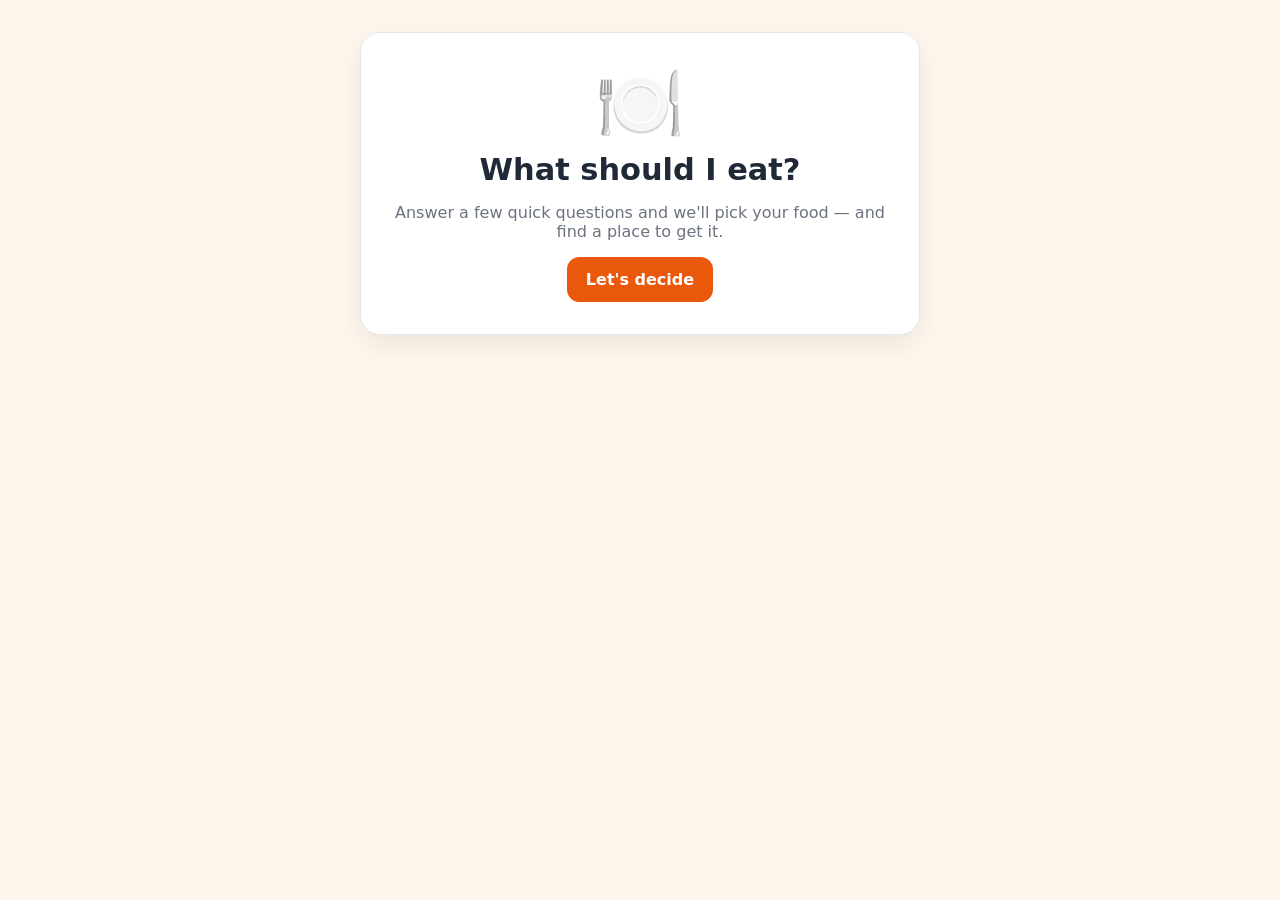
==== food-decider/index.html @ 2155999a "Add food decision maker web app Asks a series of questions (bread, greasy, spice, diet, budget, dist" ====
<!doctype html>
<html lang="en">
<head>
  <meta charset="utf-8" />
  <meta name="viewport" content="width=device-width, initial-scale=1" />
  <title>What Should I Eat?</title>
  <link rel="stylesheet" href="style.css" />
</head>
<body>
  <main class="card" id="app">
    <section id="screen-start" class="screen">
      <div class="hero-emoji">🍽️</div>
      <h1>What should I eat?</h1>
      <p class="muted">Answer a few quick questions and we'll pick your food — and find a place to get it.</p>
      <button class="btn primary" id="start-btn">Let's decide</button>
    </section>

    <section id="screen-question" class="screen hidden">
      <div class="progress"><div class="progress-bar" id="progress-bar"></div></div>
      <p class="muted small" id="question-count"></p>
      <h2 id="question-text"></h2>
      <div class="options" id="options"></div>
      <button class="btn link" id="back-btn">← Back</button>
    </section>

    <section id="screen-result" class="screen hidden">
      <p class="muted small">You should eat…</p>
      <div class="hero-emoji" id="result-emoji"></div>
      <h1 id="result-name"></h1>
      <ul class="reasons" id="result-reasons"></ul>

      <div class="actions">
        <button class="btn primary" id="locate-btn">📍 Find places near me</button>
        <button class="btn" id="next-btn">Not feeling it — next idea</button>
      </div>

      <form id="address-form" class="address-form">
        <input id="address-input" type="text" placeholder="…or enter a city / zip code" autocomplete="postal-code" />
        <button class="btn" type="submit">Search</button>
      </form>

      <div id="places"></div>

      <details class="runners">
        <summary>Other good options</summary>
        <ol id="runner-ups"></ol>
      </details>

      <button class="btn link" id="restart-btn">↺ Start over</button>
    </section>
  </main>

  <script src="foods.js"></script>
  <script src="decider.js"></script>
  <script src="places.js"></script>
  <script src="app.js"></script>
</body>
</html>
---- food-decider/style.css ----
:root {
  --bg: #fff7ed;
  --card: #ffffff;
  --text: #1f2937;
  --muted: #6b7280;
  --accent: #ea580c;
  --accent-soft: #ffedd5;
  --border: #e5e7eb;
}
@media (prefers-color-scheme: dark) {
  :root {
    --bg: #1c1917;
    --card: #292524;
    --text: #f5f5f4;
    --muted: #a8a29e;
    --accent: #fb923c;
    --accent-soft: #431407;
    --border: #44403c;
  }
}

* { box-sizing: border-box; }
body {
  margin: 0;
  min-height: 100vh;
  display: flex;
  align-items: flex-start;
  justify-content: center;
  padding: 32px 16px;
  background: var(--bg);
  color: var(--text);
  font-family: system-ui, -apple-system, "Segoe UI", Roboto, sans-serif;
}
.card {
  width: 100%;
  max-width: 560px;
  background: var(--card);
  border: 1px solid var(--border);
  border-radius: 20px;
  padding: 32px 24px;
  box-shadow: 0 10px 30px rgba(0, 0, 0, 0.08);
  text-align: center;
}
.hidden { display: none; }
h1 { margin: 8px 0 12px; font-size: 1.9rem; }
h2 { margin: 8px 0 20px; font-size: 1.4rem; }
.muted { color: var(--muted); }
.small { font-size: 0.85rem; }
.hero-emoji { font-size: 4.5rem; line-height: 1.1; }

.btn {
  font: inherit;
  padding: 12px 18px;
  border-radius: 12px;
  border: 1px solid var(--border);
  background: var(--card);
  color: var(--text);
  cursor: pointer;
}
.btn:hover { border-color: var(--accent); }
.btn.primary { background: var(--accent); border-color: var(--accent); color: #fff; font-weight: 600; }
.btn.link { border: none; background: none; color: var(--muted); margin-top: 16px; }
.btn.link:hover { color: var(--accent); }

.progress { height: 6px; background: var(--accent-soft); border-radius: 99px; overflow: hidden; }
.progress-bar { height: 100%; background: var(--accent); width: 0; transition: width 0.25s; }

.options { display: grid; gap: 10px; }
.option {
  display: flex;
  align-items: center;
  gap: 12px;
  text-align: left;
  padding: 14px 16px;
  font-size: 1.05rem;
}
.option .emoji { font-size: 1.5rem; }
.option.selected { border-color: var(--accent); background: var(--accent-soft); }

.reasons { list-style: none; padding: 0; margin: 0 0 20px; display: flex; flex-wrap: wrap; gap: 6px; justify-content: center; }
.reasons li { background: var(--accent-soft); border-radius: 99px; padding: 4px 12px; font-size: 0.85rem; }

.actions { display: flex; flex-wrap: wrap; gap: 10px; justify-content: center; }
.address-form { display: flex; gap: 8px; margin-top: 12px; }
.address-form input {
  flex: 1;
  min-width: 0;
  font: inherit;
  padding: 10px 12px;
  border-radius: 12px;
  border: 1px solid var(--border);
  background: var(--card);
  color: var(--text);
}

#places { margin-top: 20px; text-align: left; }
.status { text-align: center; color: var(--muted); }
.error { text-align: center; color: #dc2626; }
.place-list { list-style: none; padding: 0; margin: 0; display: grid; gap: 10px; }
.place {
  border: 1px solid var(--border);
  border-radius: 12px;
  padding: 12px 14px;
}
.place-head { display: flex; justify-content: space-between; gap: 8px; font-weight: 600; }
.place-meta { font-size: 0.85rem; color: var(--muted); margin-top: 4px; }
.place a, .status a { color: var(--accent); }

.runners { margin-top: 24px; text-align: left; }
.runners summary { cursor: pointer; color: var(--muted); }
.runners li { padding: 4px 0; }
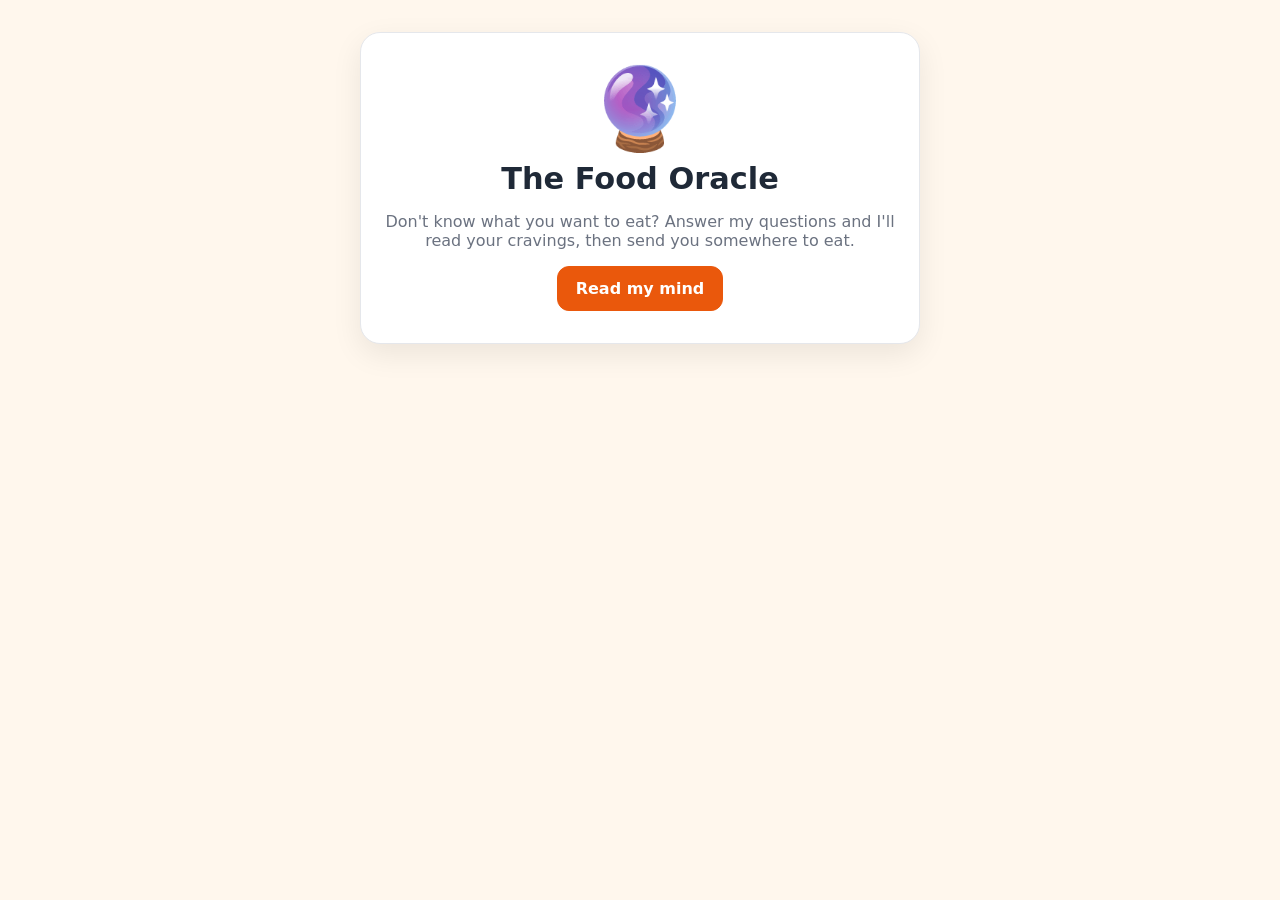
==== commit 6730a94b: "Turn food picker into an Akinator-style guessing game Instead of a fixed questionnaire, the Food Ora" ====
--- a/food-decider/index.html
+++ b/food-decider/index.html
@@ -3,50 +3,70 @@
 <head>
   <meta charset="utf-8" />
   <meta name="viewport" content="width=device-width, initial-scale=1" />
-  <title>What Should I Eat?</title>
+  <title>The Food Oracle</title>
   <link rel="stylesheet" href="style.css" />
 </head>
 <body>
   <main class="card" id="app">
     <section id="screen-start" class="screen">
-      <div class="hero-emoji">🍽️</div>
-      <h1>What should I eat?</h1>
-      <p class="muted">Answer a few quick questions and we'll pick your food — and find a place to get it.</p>
-      <button class="btn primary" id="start-btn">Let's decide</button>
+      <div class="oracle">🔮</div>
+      <h1>The Food Oracle</h1>
+      <p class="muted">Don't know what you want to eat? Answer my questions and I'll read your cravings, then send you somewhere to eat.</p>
+      <button class="btn primary" id="start-btn">Read my mind</button>
     </section>
 
     <section id="screen-question" class="screen hidden">
-      <div class="progress"><div class="progress-bar" id="progress-bar"></div></div>
+      <div class="oracle small-oracle" id="oracle-face">🔮</div>
       <p class="muted small" id="question-count"></p>
       <h2 id="question-text"></h2>
-      <div class="options" id="options"></div>
-      <button class="btn link" id="back-btn">← Back</button>
+      <div class="answers" id="answers"></div>
+      <div class="confidence">
+        <span class="muted small">Oracle's confidence</span>
+        <div class="progress"><div class="progress-bar" id="confidence-bar"></div></div>
+      </div>
+      <button class="btn link" id="undo-btn">← Undo last answer</button>
+    </section>
+
+    <section id="screen-guess" class="screen hidden">
+      <p class="muted small" id="guess-intro"></p>
+      <div class="hero-emoji" id="guess-emoji"></div>
+      <h1 id="guess-name"></h1>
+      <p class="muted" id="guess-prompt">Am I right?</p>
+      <div class="actions">
+        <button class="btn primary" id="guess-yes">Yes! 🎉</button>
+        <button class="btn" id="guess-no">No, keep going</button>
+      </div>
+      <button class="btn link" id="guess-undo">← Undo last answer</button>
+    </section>
+
+    <section id="screen-stumped" class="screen hidden">
+      <div class="oracle">😵‍💫</div>
+      <h2>You've stumped the Oracle!</h2>
+      <p class="muted">Is it one of these?</p>
+      <div class="answers" id="stumped-options"></div>
+      <button class="btn link" id="stumped-restart">↺ Start over</button>
+    </section>
+
+    <section id="screen-distance" class="screen hidden">
+      <div class="hero-emoji" id="distance-emoji"></div>
+      <h2>How far are you willing to travel for it?</h2>
+      <div class="answers" id="distance-options"></div>
     </section>
 
     <section id="screen-result" class="screen hidden">
-      <p class="muted small">You should eat…</p>
+      <p class="muted small">The Oracle has spoken. You're eating…</p>
       <div class="hero-emoji" id="result-emoji"></div>
       <h1 id="result-name"></h1>
-      <ul class="reasons" id="result-reasons"></ul>
+      <p class="muted small" id="result-distance"></p>
 
-      <div class="actions">
-        <button class="btn primary" id="locate-btn">📍 Find places near me</button>
-        <button class="btn" id="next-btn">Not feeling it — next idea</button>
-      </div>
+      <div id="places"></div>
 
       <form id="address-form" class="address-form">
-        <input id="address-input" type="text" placeholder="…or enter a city / zip code" autocomplete="postal-code" />
+        <input id="address-input" type="text" placeholder="Not here? Enter a city / zip code" autocomplete="postal-code" />
         <button class="btn" type="submit">Search</button>
       </form>
 
-      <div id="places"></div>
-
-      <details class="runners">
-        <summary>Other good options</summary>
-        <ol id="runner-ups"></ol>
-      </details>
-
-      <button class="btn link" id="restart-btn">↺ Start over</button>
+      <button class="btn link" id="restart-btn">↺ Ask the Oracle again</button>
     </section>
   </main>
 
--- a/food-decider/style.css
+++ b/food-decider/style.css
@@ -93,7 +93,7 @@
   color: var(--text);
 }
 
-#places { margin-top: 20px; text-align: left; }
+#places { margin: 20px 0 12px; text-align: left; }
 .status { text-align: center; color: var(--muted); }
 .error { text-align: center; color: #dc2626; }
 .place-list { list-style: none; padding: 0; margin: 0; display: grid; gap: 10px; }
@@ -109,3 +109,16 @@
 .runners { margin-top: 24px; text-align: left; }
 .runners summary { cursor: pointer; color: var(--muted); }
 .runners li { padding: 4px 0; }
+
+/* Oracle */
+.oracle { font-size: 5rem; line-height: 1.1; animation: float 3s ease-in-out infinite; }
+.small-oracle { font-size: 3.2rem; }
+@keyframes float { 50% { transform: translateY(-8px); } }
+@media (prefers-reduced-motion: reduce) { .oracle { animation: none; } }
+.answers { display: grid; gap: 8px; }
+.answers .option { justify-content: center; text-align: center; }
+.confidence { margin-top: 20px; display: grid; gap: 6px; }
+.winner { text-align: center; border: 2px solid var(--accent); border-radius: 16px; padding: 16px; }
+.winner h2 { margin: 0 0 4px; }
+.winner .btn { display: inline-block; margin-top: 10px; text-decoration: none; }
+.winner .btn.primary { color: #fff; }
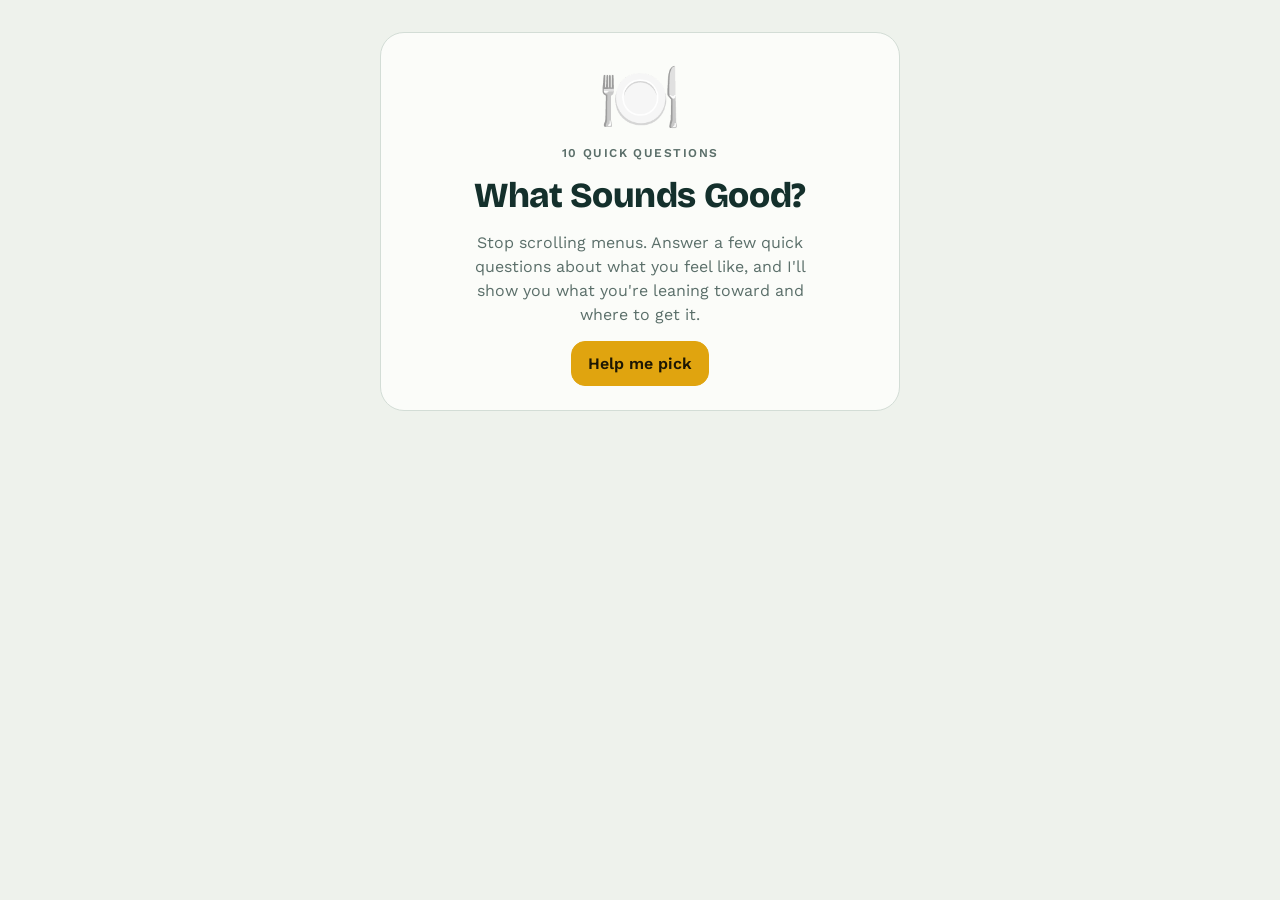
==== commit 24db8087: "Switch from guessing game to guided options Rather than guessing one dish Akinator-style, the app no" ====
--- a/food-decider/index.html
+++ b/food-decider/index.html
@@ -2,71 +2,55 @@
 <html lang="en">
 <head>
   <meta charset="utf-8" />
-  <meta name="viewport" content="width=device-width, initial-scale=1" />
-  <title>The Food Oracle</title>
+  <meta name="viewport" content="width=device-width, initial-scale=1, viewport-fit=cover" />
+  <title>What Sounds Good?</title>
+  <link rel="stylesheet" href="https://fonts.googleapis.com/css2?family=Bricolage+Grotesque:opsz,wght@12..96,600;12..96,800&family=Work+Sans:wght@400;500;600&display=swap" />
   <link rel="stylesheet" href="style.css" />
 </head>
 <body>
-  <main class="card" id="app">
+  <main class="card">
     <section id="screen-start" class="screen">
-      <div class="oracle">🔮</div>
-      <h1>The Food Oracle</h1>
-      <p class="muted">Don't know what you want to eat? Answer my questions and I'll read your cravings, then send you somewhere to eat.</p>
-      <button class="btn primary" id="start-btn">Read my mind</button>
+      <div class="hero">🍽️</div>
+      <p class="eyebrow">10 quick questions</p>
+      <h1>What Sounds Good?</h1>
+      <p class="muted">Stop scrolling menus. Answer a few quick questions about what you feel like, and I'll show you what you're leaning toward and where to get it.</p>
+      <button class="btn primary" id="start-btn" type="button">Help me pick</button>
     </section>
-
-    <section id="screen-question" class="screen hidden">
-      <div class="oracle small-oracle" id="oracle-face">🔮</div>
-      <p class="muted small" id="question-count"></p>
-      <h2 id="question-text"></h2>
+  
+    <section id="screen-question" class="screen" hidden>
+      <div class="progress"><div class="progress-fill" id="progress"></div></div>
+      <p class="eyebrow" id="qcount"></p>
+      <h2 id="qtext"></h2>
       <div class="answers" id="answers"></div>
-      <div class="confidence">
-        <span class="muted small">Oracle's confidence</span>
-        <div class="progress"><div class="progress-bar" id="confidence-bar"></div></div>
+      <div class="q-nav">
+        <button class="btn link" id="back-btn" type="button">← Back</button>
+        <button class="btn link" id="skip-btn" type="button">Show my options now →</button>
       </div>
-      <button class="btn link" id="undo-btn">← Undo last answer</button>
     </section>
-
-    <section id="screen-guess" class="screen hidden">
-      <p class="muted small" id="guess-intro"></p>
-      <div class="hero-emoji" id="guess-emoji"></div>
-      <h1 id="guess-name"></h1>
-      <p class="muted" id="guess-prompt">Am I right?</p>
-      <div class="actions">
-        <button class="btn primary" id="guess-yes">Yes! 🎉</button>
-        <button class="btn" id="guess-no">No, keep going</button>
+  
+    <section id="screen-result" class="screen" hidden>
+      <p class="eyebrow">Tonight you're leaning toward</p>
+      <div class="chips" id="leanings"></div>
+  
+      <form class="where" id="where-form">
+        <label for="where">Where are you? City or zip, or leave blank to search near you</label>
+        <input id="where" type="text" placeholder="e.g. Austin, TX or 10001" autocomplete="postal-code">
+        <select id="distance" aria-label="How far you'll travel" hidden>
+          <option value="1">Within 1 mi</option>
+          <option value="5" selected>Within 5 mi</option>
+          <option value="15">Within 15 mi</option>
+          <option value="30">Within 30 mi</option>
+        </select>
+      </form>
+  
+      <div class="options" id="top-option"></div>
+      <p class="eyebrow section-label">Other options that fit</p>
+      <div class="options" id="other-options"></div>
+  
+      <div class="q-nav">
+        <button class="btn link" id="edit-btn" type="button">← Change answers</button>
+        <button class="btn link" id="restart-btn" type="button">↺ Start over</button>
       </div>
-      <button class="btn link" id="guess-undo">← Undo last answer</button>
-    </section>
-
-    <section id="screen-stumped" class="screen hidden">
-      <div class="oracle">😵‍💫</div>
-      <h2>You've stumped the Oracle!</h2>
-      <p class="muted">Is it one of these?</p>
-      <div class="answers" id="stumped-options"></div>
-      <button class="btn link" id="stumped-restart">↺ Start over</button>
-    </section>
-
-    <section id="screen-distance" class="screen hidden">
-      <div class="hero-emoji" id="distance-emoji"></div>
-      <h2>How far are you willing to travel for it?</h2>
-      <div class="answers" id="distance-options"></div>
-    </section>
-
-    <section id="screen-result" class="screen hidden">
-      <p class="muted small">The Oracle has spoken. You're eating…</p>
-      <div class="hero-emoji" id="result-emoji"></div>
-      <h1 id="result-name"></h1>
-      <p class="muted small" id="result-distance"></p>
-
-      <div id="places"></div>
-
-      <form id="address-form" class="address-form">
-        <input id="address-input" type="text" placeholder="Not here? Enter a city / zip code" autocomplete="postal-code" />
-        <button class="btn" type="submit">Search</button>
-      </form>
-
-      <button class="btn link" id="restart-btn">↺ Ask the Oracle again</button>
     </section>
   </main>
 
--- a/food-decider/style.css
+++ b/food-decider/style.css
@@ -1,124 +1,99 @@
+/* Layout: one centered card that swaps between screens; answers are big tap targets,
+   results are a highlighted top pick followed by smaller option cards. */
 :root {
-  --bg: #fff7ed;
-  --card: #ffffff;
-  --text: #1f2937;
-  --muted: #6b7280;
-  --accent: #ea580c;
-  --accent-soft: #ffedd5;
-  --border: #e5e7eb;
+  --bg: #eef2ec;
+  --card: #fbfcf9;
+  --ink: #14302c;
+  --muted: #5b6f6a;
+  --line: #d3ddd6;
+  --accent: #e0a40f;
+  --accent-ink: #1d1704;
+  --accent-soft: #f7e7b8;
+  --error: #b42318;
+  --display: "Bricolage Grotesque", "Avenir Next", system-ui, sans-serif;
+  --body: "Work Sans", system-ui, -apple-system, "Segoe UI", sans-serif;
 }
 @media (prefers-color-scheme: dark) {
-  :root {
-    --bg: #1c1917;
-    --card: #292524;
-    --text: #f5f5f4;
-    --muted: #a8a29e;
-    --accent: #fb923c;
-    --accent-soft: #431407;
-    --border: #44403c;
+  :root:not([data-theme="light"]) {
+    --bg: #0e1c1a; --card: #152724; --ink: #e6eee8; --muted: #9db0aa; --line: #2a403c;
+    --accent: #f0b72a; --accent-ink: #1d1704; --accent-soft: #3d3313; --error: #ff8a7a; color-scheme: dark;
   }
 }
-
+:root[data-theme="dark"] {
+  --bg: #0e1c1a; --card: #152724; --ink: #e6eee8; --muted: #9db0aa; --line: #2a403c;
+  --accent: #f0b72a; --accent-ink: #1d1704; --accent-soft: #3d3313; --error: #ff8a7a; color-scheme: dark;
+}
 * { box-sizing: border-box; }
+[hidden] { display: none !important; }
 body {
-  margin: 0;
-  min-height: 100vh;
-  display: flex;
-  align-items: flex-start;
-  justify-content: center;
-  padding: 32px 16px;
-  background: var(--bg);
-  color: var(--text);
-  font-family: system-ui, -apple-system, "Segoe UI", Roboto, sans-serif;
+  margin: 0; background: var(--bg); color: var(--ink); font-family: var(--body); font-size: 16px;
+  padding-block: 32px;
+  padding-left: max(16px, env(safe-area-inset-left, 0px));
+  padding-right: max(16px, env(safe-area-inset-right, 0px));
 }
 .card {
-  width: 100%;
-  max-width: 560px;
-  background: var(--card);
-  border: 1px solid var(--border);
-  border-radius: 20px;
-  padding: 32px 24px;
-  box-shadow: 0 10px 30px rgba(0, 0, 0, 0.08);
-  text-align: center;
+  max-width: 520px; margin: 0 auto; background: var(--card); border: 1px solid var(--line);
+  border-radius: 24px; padding: 32px 24px 24px;
 }
-.hidden { display: none; }
-h1 { margin: 8px 0 12px; font-size: 1.9rem; }
-h2 { margin: 8px 0 20px; font-size: 1.4rem; }
-.muted { color: var(--muted); }
-.small { font-size: 0.85rem; }
-.hero-emoji { font-size: 4.5rem; line-height: 1.1; }
+.screen { display: grid; gap: 14px; justify-items: center; text-align: center; }
+h1, h2, h3 { font-family: var(--display); text-wrap: balance; margin: 0; letter-spacing: -0.01em; }
+h1 { font-size: 2.2rem; font-weight: 800; }
+h2 { font-size: 1.55rem; font-weight: 600; line-height: 1.2; }
+h3 { font-size: 1.25rem; font-weight: 600; }
+p { margin: 0; }
+a { color: inherit; }
+.muted { color: var(--muted); max-width: 36ch; line-height: 1.5; }
+.eyebrow { font-size: 0.75rem; text-transform: uppercase; letter-spacing: 0.12em; color: var(--muted); font-weight: 600; }
+.hero { font-size: 4.2rem; line-height: 1; }
 
 .btn {
-  font: inherit;
-  padding: 12px 18px;
-  border-radius: 12px;
-  border: 1px solid var(--border);
-  background: var(--card);
-  color: var(--text);
-  cursor: pointer;
+  font: inherit; font-weight: 500; padding: 12px 16px; border-radius: 14px; cursor: pointer;
+  border: 1.5px solid var(--line); background: var(--card); color: var(--ink); text-decoration: none;
+  display: inline-flex; align-items: center; justify-content: center; gap: 6px;
 }
 .btn:hover { border-color: var(--accent); }
-.btn.primary { background: var(--accent); border-color: var(--accent); color: #fff; font-weight: 600; }
-.btn.link { border: none; background: none; color: var(--muted); margin-top: 16px; }
-.btn.link:hover { color: var(--accent); }
+.btn:focus-visible, input:focus-visible, select:focus-visible { outline: 3px solid var(--accent); outline-offset: 2px; }
+.btn.primary { background: var(--accent); border-color: var(--accent); color: var(--accent-ink); font-weight: 600; }
+.btn.small { padding: 8px 12px; font-size: 0.9rem; border-radius: 10px; }
+.btn.link { border: none; background: none; color: var(--muted); font-size: 0.9rem; padding: 8px; }
+.btn.link:hover { color: var(--ink); }
 
-.progress { height: 6px; background: var(--accent-soft); border-radius: 99px; overflow: hidden; }
-.progress-bar { height: 100%; background: var(--accent); width: 0; transition: width 0.25s; }
+/* Questions */
+.answers { display: grid; grid-template-columns: 1fr 1fr; gap: 8px; width: 100%; }
+.answers .btn { padding: 16px; font-size: 1.05rem; }
+.progress { width: 100%; height: 8px; background: var(--accent-soft); border-radius: 99px; overflow: hidden; }
+.progress-fill { height: 100%; width: 0; background: var(--accent); transition: width 0.3s; }
+.q-nav { display: flex; justify-content: space-between; width: 100%; }
 
-.options { display: grid; gap: 10px; }
-.option {
-  display: flex;
-  align-items: center;
-  gap: 12px;
-  text-align: left;
-  padding: 14px 16px;
-  font-size: 1.05rem;
+/* Results */
+.chips { display: flex; flex-wrap: wrap; gap: 6px; justify-content: center; }
+.chip { font-size: 0.85rem; padding: 4px 10px; border-radius: 99px; background: var(--accent-soft); }
+.chip.no { background: none; border: 1px solid var(--line); color: var(--muted); }
+.where { display: flex; flex-wrap: wrap; gap: 8px; width: 100%; text-align: left; }
+.where label { width: 100%; font-size: 0.85rem; color: var(--muted); }
+.where input, .where select {
+  font: inherit; padding: 10px 12px; border-radius: 12px; border: 1.5px solid var(--line);
+  background: var(--bg); color: var(--ink);
 }
-.option .emoji { font-size: 1.5rem; }
-.option.selected { border-color: var(--accent); background: var(--accent-soft); }
+.where input { flex: 1 1 180px; min-width: 0; }
+.options { display: grid; gap: 10px; width: 100%; text-align: left; }
+.option { border: 1.5px solid var(--line); border-radius: 18px; padding: 14px 16px; display: grid; gap: 8px; }
+.option.top { border: 2px solid var(--accent); padding: 18px; }
+.option-head { display: flex; align-items: center; gap: 12px; }
+.option-emoji { font-size: 2rem; line-height: 1; }
+.option.top .option-emoji { font-size: 3rem; }
+.option-title { flex: 1; min-width: 0; }
+.option.top h3 { font-size: 1.6rem; }
+.match { font-size: 0.85rem; color: var(--muted); font-variant-numeric: tabular-nums; }
+.option .chips { justify-content: flex-start; }
+.option-actions { display: flex; flex-wrap: wrap; gap: 6px; }
+.section-label { justify-self: start; margin-top: 6px; }
 
-.reasons { list-style: none; padding: 0; margin: 0 0 20px; display: flex; flex-wrap: wrap; gap: 6px; justify-content: center; }
-.reasons li { background: var(--accent-soft); border-radius: 99px; padding: 4px 12px; font-size: 0.85rem; }
-
-.actions { display: flex; flex-wrap: wrap; gap: 10px; justify-content: center; }
-.address-form { display: flex; gap: 8px; margin-top: 12px; }
-.address-form input {
-  flex: 1;
-  min-width: 0;
-  font: inherit;
-  padding: 10px 12px;
-  border-radius: 12px;
-  border: 1px solid var(--border);
-  background: var(--card);
-  color: var(--text);
-}
-
-#places { margin: 20px 0 12px; text-align: left; }
-.status { text-align: center; color: var(--muted); }
-.error { text-align: center; color: #dc2626; }
-.place-list { list-style: none; padding: 0; margin: 0; display: grid; gap: 10px; }
-.place {
-  border: 1px solid var(--border);
-  border-radius: 12px;
-  padding: 12px 14px;
-}
+/* Nearby restaurants */
+.places { display: grid; gap: 8px; }
+.place { border-top: 1px solid var(--line); padding-top: 8px; display: grid; gap: 2px; }
 .place-head { display: flex; justify-content: space-between; gap: 8px; font-weight: 600; }
-.place-meta { font-size: 0.85rem; color: var(--muted); margin-top: 4px; }
-.place a, .status a { color: var(--accent); }
-
-.runners { margin-top: 24px; text-align: left; }
-.runners summary { cursor: pointer; color: var(--muted); }
-.runners li { padding: 4px 0; }
-
-/* Oracle */
-.oracle { font-size: 5rem; line-height: 1.1; animation: float 3s ease-in-out infinite; }
-.small-oracle { font-size: 3.2rem; }
-@keyframes float { 50% { transform: translateY(-8px); } }
-@media (prefers-reduced-motion: reduce) { .oracle { animation: none; } }
-.answers { display: grid; gap: 8px; }
-.answers .option { justify-content: center; text-align: center; }
-.confidence { margin-top: 20px; display: grid; gap: 6px; }
-.winner { text-align: center; border: 2px solid var(--accent); border-radius: 16px; padding: 16px; }
-.winner h2 { margin: 0 0 4px; }
-.winner .btn { display: inline-block; margin-top: 10px; text-decoration: none; }
-.winner .btn.primary { color: #fff; }
+.place-head span:last-child { font-variant-numeric: tabular-nums; color: var(--muted); font-weight: 500; }
+.place-meta { font-size: 0.85rem; color: var(--muted); }
+.status { font-size: 0.9rem; color: var(--muted); }
+.status.error { color: var(--error); }
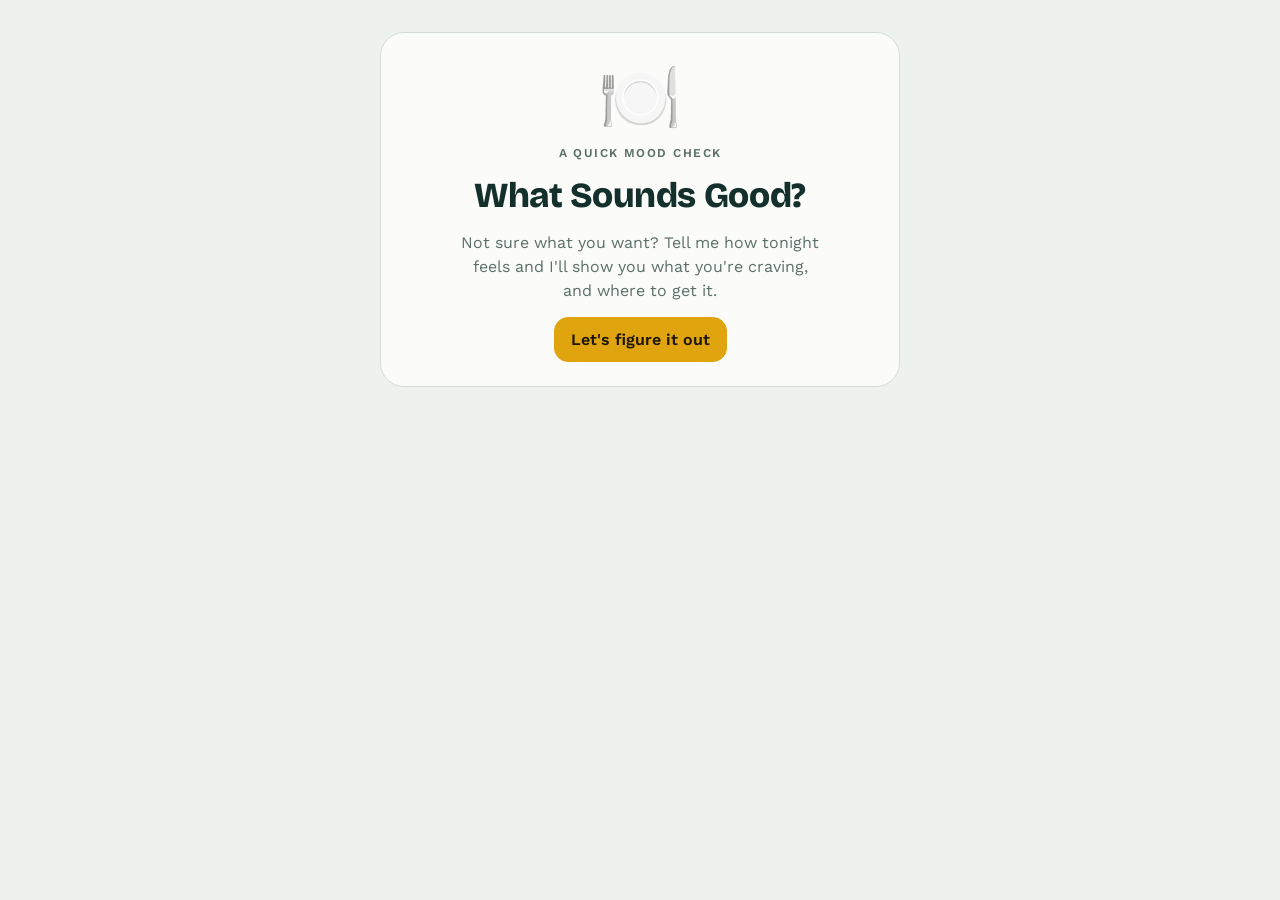
==== commit aba7a6f2: "Ask about mood instead of food, add more dishes and nearby places - Questions are now mood-based (wh" ====
--- a/food-decider/index.html
+++ b/food-decider/index.html
@@ -11,12 +11,12 @@
   <main class="card">
     <section id="screen-start" class="screen">
       <div class="hero">🍽️</div>
-      <p class="eyebrow">10 quick questions</p>
+      <p class="eyebrow">A quick mood check</p>
       <h1>What Sounds Good?</h1>
-      <p class="muted">Stop scrolling menus. Answer a few quick questions about what you feel like, and I'll show you what you're leaning toward and where to get it.</p>
-      <button class="btn primary" id="start-btn" type="button">Help me pick</button>
+      <p class="muted">Not sure what you want? Tell me how tonight feels and I'll show you what you're craving, and where to get it.</p>
+      <button class="btn primary" id="start-btn" type="button">Let's figure it out</button>
     </section>
-  
+
     <section id="screen-question" class="screen" hidden>
       <div class="progress"><div class="progress-fill" id="progress"></div></div>
       <p class="eyebrow" id="qcount"></p>
@@ -27,26 +27,28 @@
         <button class="btn link" id="skip-btn" type="button">Show my options now →</button>
       </div>
     </section>
-  
+
     <section id="screen-result" class="screen" hidden>
       <p class="eyebrow">Tonight you're leaning toward</p>
       <div class="chips" id="leanings"></div>
-  
+
       <form class="where" id="where-form">
-        <label for="where">Where are you? City or zip, or leave blank to search near you</label>
-        <input id="where" type="text" placeholder="e.g. Austin, TX or 10001" autocomplete="postal-code">
-        <select id="distance" aria-label="How far you'll travel" hidden>
+        <label for="where" id="where-label">Where are you?</label>
+        <input id="where" type="text" placeholder="City or zip" autocomplete="postal-code">
+        <button class="btn small" id="locate-btn" type="button">📍 Use my location</button>
+        <select id="distance" aria-label="How far you'll travel">
           <option value="1">Within 1 mi</option>
           <option value="5" selected>Within 5 mi</option>
           <option value="15">Within 15 mi</option>
           <option value="30">Within 30 mi</option>
         </select>
+        <p class="status" id="where-status"></p>
       </form>
-  
+
       <div class="options" id="top-option"></div>
       <p class="eyebrow section-label">Other options that fit</p>
       <div class="options" id="other-options"></div>
-  
+
       <div class="q-nav">
         <button class="btn link" id="edit-btn" type="button">← Change answers</button>
         <button class="btn link" id="restart-btn" type="button">↺ Start over</button>
--- a/food-decider/style.css
+++ b/food-decider/style.css
@@ -59,7 +59,7 @@
 .btn.link:hover { color: var(--ink); }
 
 /* Questions */
-.answers { display: grid; grid-template-columns: 1fr 1fr; gap: 8px; width: 100%; }
+.answers { display: grid; gap: 8px; width: 100%; }
 .answers .btn { padding: 16px; font-size: 1.05rem; }
 .progress { width: 100%; height: 8px; background: var(--accent-soft); border-radius: 99px; overflow: hidden; }
 .progress-fill { height: 100%; width: 0; background: var(--accent); transition: width 0.3s; }
@@ -97,3 +97,6 @@
 .place-meta { font-size: 0.85rem; color: var(--muted); }
 .status { font-size: 0.9rem; color: var(--muted); }
 .status.error { color: var(--error); }
+
+.where .status { width: 100%; margin: 0; }
+.where .status:empty { display: none; }
